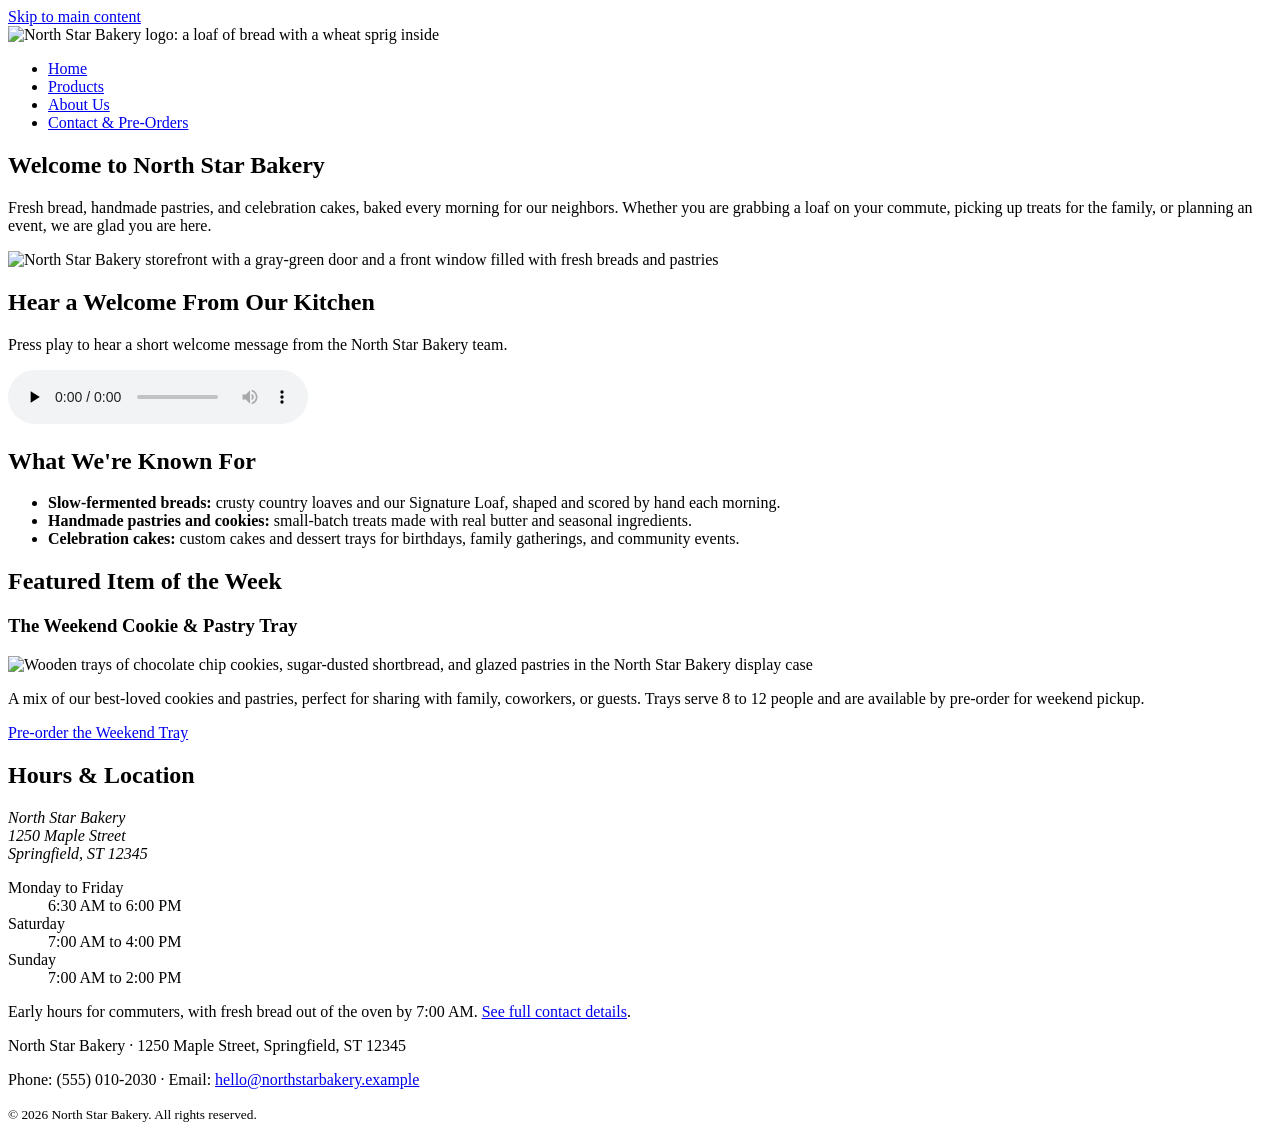
==== index.html @ 826b18a5 "commit" ====
<!DOCTYPE html>
<html lang="en">
<head>
  <meta charset="UTF-8">
  <meta name="viewport" content="width=device-width, initial-scale=1.0">
  <meta name="description" content="North Star Bakery is a neighborhood bakery serving handmade breads, pastries, and cakes. Pre-order for pickup or send us an inquiry.">
  <title>North Star Bakery | Handmade Breads, Pastries &amp; Cakes</title>
</head>
<body>
  <a href="#main-content">Skip to main content</a>

  <header>
    <img src="images/bakery-logo.png" alt="North Star Bakery logo: a loaf of bread with a wheat sprig inside" width="220" height="188">
    <nav aria-label="Main navigation">
      <ul>
        <li><a href="index.html" aria-current="page">Home</a></li>
        <li><a href="products.html">Products</a></li>
        <li><a href="about.html">About Us</a></li>
        <li><a href="contact.html">Contact &amp; Pre-Orders</a></li>
      </ul>
    </nav>
  </header>

  <main id="main-content">
    <section aria-labelledby="welcome-heading">
      <h1 id="welcome-heading">Welcome to North Star Bakery</h1>
      <p>Fresh bread, handmade pastries, and celebration cakes, baked every morning for our neighbors. Whether you are grabbing a loaf on your commute, picking up treats for the family, or planning an event, we are glad you are here.</p>
      <img src="images/bakery-storefront.jpg" alt="North Star Bakery storefront with a gray-green door and a front window filled with fresh breads and pastries" width="600" height="358">
    </section>

    <section aria-labelledby="audio-heading">
      <h2 id="audio-heading">Hear a Welcome From Our Kitchen</h2>
      <p>Press play to hear a short welcome message from the North Star Bakery team.</p>
      <audio controls preload="none">
        <source src="media/bakery-welcome.mp3" type="audio/mpeg">
        <p>Your browser does not support the audio element. This is a short audio welcome message from the North Star Bakery team. You can <a href="media/bakery-welcome.mp3">download the welcome message as an MP3</a> to listen to it.</p>
      </audio>
    </section>

    <section aria-labelledby="known-for-heading">
      <h2 id="known-for-heading">What We're Known For</h2>
      <ul>
        <li><strong>Slow-fermented breads:</strong> crusty country loaves and our Signature Loaf, shaped and scored by hand each morning.</li>
        <li><strong>Handmade pastries and cookies:</strong> small-batch treats made with real butter and seasonal ingredients.</li>
        <li><strong>Celebration cakes:</strong> custom cakes and dessert trays for birthdays, family gatherings, and community events.</li>
      </ul>
    </section>

    <section aria-labelledby="featured-heading">
      <h2 id="featured-heading">Featured Item of the Week</h2>
      <h3>The Weekend Cookie &amp; Pastry Tray</h3>
      <picture>
        <source media="(min-width: 800px)" srcset="images/bakery-feature-large.jpg">
        <img src="images/bakery-feature-small.jpg" alt="Wooden trays of chocolate chip cookies, sugar-dusted shortbread, and glazed pastries in the North Star Bakery display case" width="600">
      </picture>
      <p>A mix of our best-loved cookies and pastries, perfect for sharing with family, coworkers, or guests. Trays serve 8 to 12 people and are available by pre-order for weekend pickup.</p>
      <p><a href="contact.html">Pre-order the Weekend Tray</a></p>
    </section>

    <section aria-labelledby="visit-heading">
      <h2 id="visit-heading">Hours &amp; Location</h2>
      <address>
        North Star Bakery<br>
        1250 Maple Street<br>
        Springfield, ST 12345
      </address>
      <dl>
        <dt>Monday to Friday</dt>
        <dd>6:30 AM to 6:00 PM</dd>
        <dt>Saturday</dt>
        <dd>7:00 AM to 4:00 PM</dd>
        <dt>Sunday</dt>
        <dd>7:00 AM to 2:00 PM</dd>
      </dl>
      <p>Early hours for commuters, with fresh bread out of the oven by 7:00 AM. <a href="contact.html">See full contact details</a>.</p>
    </section>
  </main>

  <footer>
    <p>North Star Bakery &middot; 1250 Maple Street, Springfield, ST 12345</p>
    <p>Phone: (555) 010-2030 &middot; Email: <a href="mailto:hello@northstarbakery.example">hello@northstarbakery.example</a></p>
    <p><small>&copy; 2026 North Star Bakery. All rights reserved.</small></p>
  </footer>
</body>
</html>
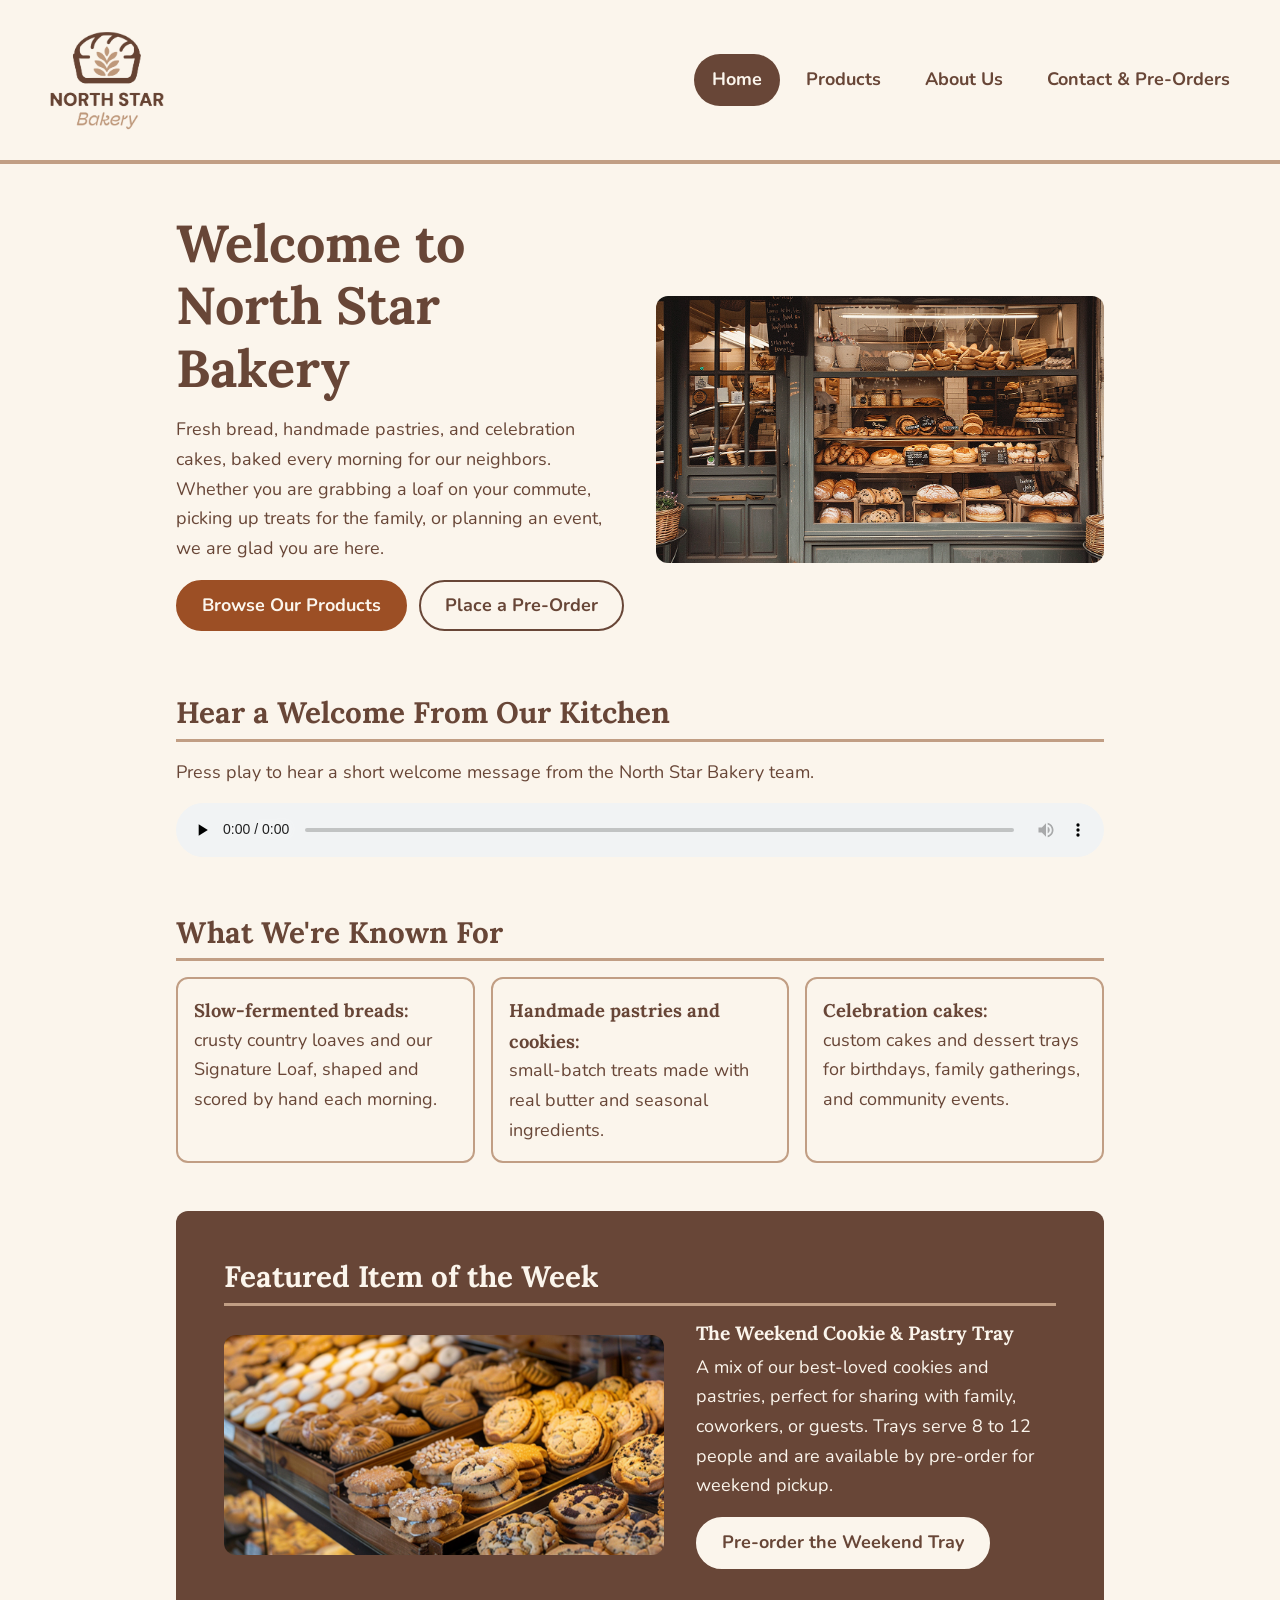
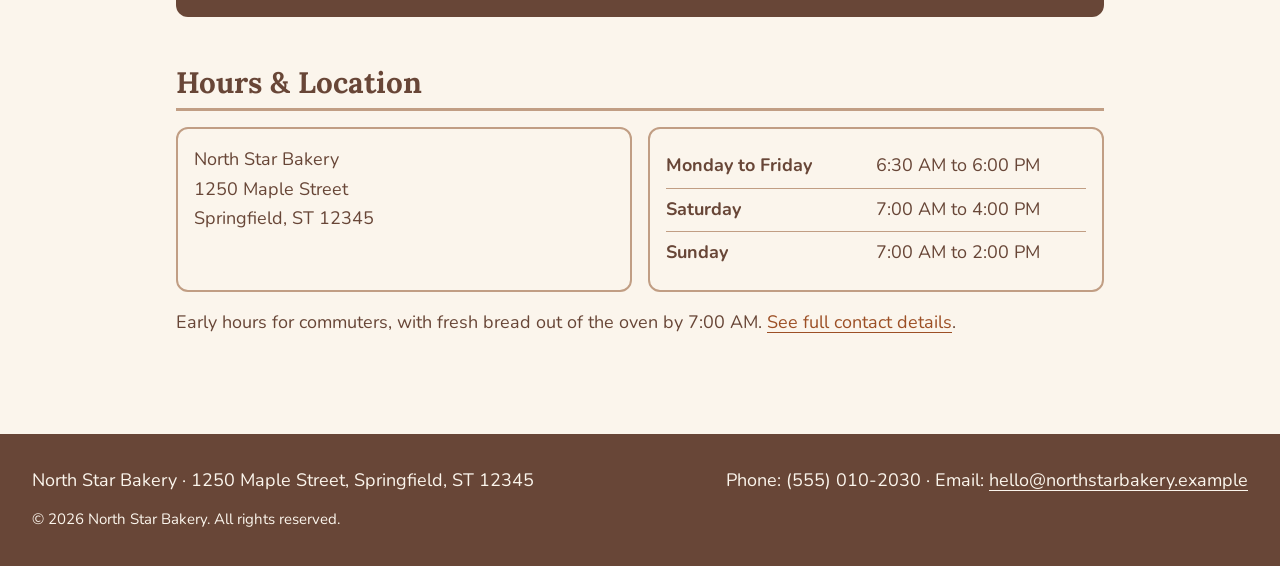
==== commit 4b6c31fc: "commit changes for touchstone 3" ====
--- a/index.html
+++ b/index.html
@@ -5,12 +5,16 @@
   <meta name="viewport" content="width=device-width, initial-scale=1.0">
   <meta name="description" content="North Star Bakery is a neighborhood bakery serving handmade breads, pastries, and cakes. Pre-order for pickup or send us an inquiry.">
   <title>North Star Bakery | Handmade Breads, Pastries &amp; Cakes</title>
+  <link rel="preconnect" href="https://fonts.googleapis.com">
+  <link rel="preconnect" href="https://fonts.gstatic.com" crossorigin>
+  <link rel="stylesheet" href="https://fonts.googleapis.com/css2?family=Lora:wght@600;700&family=Nunito:wght@400;700&display=swap">
+  <link rel="stylesheet" href="styles.css">
 </head>
 <body>
-  <a href="#main-content">Skip to main content</a>
+  <a class="skip-link" href="#main-content">Skip to main content</a>
 
   <header>
-    <img src="images/bakery-logo.png" alt="North Star Bakery logo: a loaf of bread with a wheat sprig inside" width="220" height="188">
+    <img src="bakery-logo_c.png" alt="North Star Bakery logo: a loaf of bread with a wheat sprig inside" width="220" height="188">
     <nav aria-label="Main navigation">
       <ul>
         <li><a href="index.html" aria-current="page">Home</a></li>
@@ -22,56 +26,68 @@
   </header>
 
   <main id="main-content">
-    <section aria-labelledby="welcome-heading">
-      <h1 id="welcome-heading">Welcome to North Star Bakery</h1>
-      <p>Fresh bread, handmade pastries, and celebration cakes, baked every morning for our neighbors. Whether you are grabbing a loaf on your commute, picking up treats for the family, or planning an event, we are glad you are here.</p>
-      <img src="images/bakery-storefront.jpg" alt="North Star Bakery storefront with a gray-green door and a front window filled with fresh breads and pastries" width="600" height="358">
+    <section class="split" aria-labelledby="welcome-heading">
+      <div>
+        <h1 id="welcome-heading">Welcome to North Star Bakery</h1>
+        <p>Fresh bread, handmade pastries, and celebration cakes, baked every morning for our neighbors. Whether you are grabbing a loaf on your commute, picking up treats for the family, or planning an event, we are glad you are here.</p>
+        <p class="button-row">
+          <a class="button" href="products.html">Browse Our Products</a>
+          <a class="button button-outline" href="contact.html">Place a Pre-Order</a>
+        </p>
+      </div>
+      <img src="bakery-storefront_c.png" alt="North Star Bakery storefront with a gray-green door and a front window filled with fresh breads and pastries" width="600" height="358">
     </section>
 
-    <section aria-labelledby="audio-heading">
+    <section class="welcome-audio" aria-labelledby="audio-heading">
       <h2 id="audio-heading">Hear a Welcome From Our Kitchen</h2>
       <p>Press play to hear a short welcome message from the North Star Bakery team.</p>
       <audio controls preload="none">
-        <source src="media/bakery-welcome.mp3" type="audio/mpeg">
-        <p>Your browser does not support the audio element. This is a short audio welcome message from the North Star Bakery team. You can <a href="media/bakery-welcome.mp3">download the welcome message as an MP3</a> to listen to it.</p>
+        <source src="bakery-welcome_c.mp3" type="audio/mpeg">
+        <p>Your browser does not support the audio element. This is a short audio welcome message from the North Star Bakery team. You can <a href="bakery-welcome_c.mp3">download the welcome message as an MP3</a> to listen to it.</p>
       </audio>
     </section>
 
     <section aria-labelledby="known-for-heading">
       <h2 id="known-for-heading">What We're Known For</h2>
-      <ul>
+      <ul class="feature-list">
         <li><strong>Slow-fermented breads:</strong> crusty country loaves and our Signature Loaf, shaped and scored by hand each morning.</li>
         <li><strong>Handmade pastries and cookies:</strong> small-batch treats made with real butter and seasonal ingredients.</li>
         <li><strong>Celebration cakes:</strong> custom cakes and dessert trays for birthdays, family gatherings, and community events.</li>
       </ul>
     </section>
 
-    <section aria-labelledby="featured-heading">
+    <section class="featured" aria-labelledby="featured-heading">
       <h2 id="featured-heading">Featured Item of the Week</h2>
-      <h3>The Weekend Cookie &amp; Pastry Tray</h3>
-      <picture>
-        <source media="(min-width: 800px)" srcset="images/bakery-feature-large.jpg">
-        <img src="images/bakery-feature-small.jpg" alt="Wooden trays of chocolate chip cookies, sugar-dusted shortbread, and glazed pastries in the North Star Bakery display case" width="600">
-      </picture>
-      <p>A mix of our best-loved cookies and pastries, perfect for sharing with family, coworkers, or guests. Trays serve 8 to 12 people and are available by pre-order for weekend pickup.</p>
-      <p><a href="contact.html">Pre-order the Weekend Tray</a></p>
+      <div class="featured-body">
+        <picture>
+          <source media="(min-width: 800px)" srcset="bakery-feature-large_c.png">
+          <img src="bakery-feature-small_c.png" alt="Wooden trays of chocolate chip cookies, sugar-dusted shortbread, and glazed pastries in the North Star Bakery display case" width="600">
+        </picture>
+        <div class="featured-text">
+          <h3>The Weekend Cookie &amp; Pastry Tray</h3>
+          <p>A mix of our best-loved cookies and pastries, perfect for sharing with family, coworkers, or guests. Trays serve 8 to 12 people and are available by pre-order for weekend pickup.</p>
+          <p><a class="button" href="contact.html">Pre-order the Weekend Tray</a></p>
+        </div>
+      </div>
     </section>
 
     <section aria-labelledby="visit-heading">
       <h2 id="visit-heading">Hours &amp; Location</h2>
-      <address>
-        North Star Bakery<br>
-        1250 Maple Street<br>
-        Springfield, ST 12345
-      </address>
-      <dl>
-        <dt>Monday to Friday</dt>
-        <dd>6:30 AM to 6:00 PM</dd>
-        <dt>Saturday</dt>
-        <dd>7:00 AM to 4:00 PM</dd>
-        <dt>Sunday</dt>
-        <dd>7:00 AM to 2:00 PM</dd>
-      </dl>
+      <div class="visit-details">
+        <address>
+          North Star Bakery<br>
+          1250 Maple Street<br>
+          Springfield, ST 12345
+        </address>
+        <dl>
+          <dt>Monday to Friday</dt>
+          <dd>6:30 AM to 6:00 PM</dd>
+          <dt>Saturday</dt>
+          <dd>7:00 AM to 4:00 PM</dd>
+          <dt>Sunday</dt>
+          <dd>7:00 AM to 2:00 PM</dd>
+        </dl>
+      </div>
       <p>Early hours for commuters, with fresh bread out of the oven by 7:00 AM. <a href="contact.html">See full contact details</a>.</p>
     </section>
   </main>
@@ -82,4 +98,4 @@
     <p><small>&copy; 2026 North Star Bakery. All rights reserved.</small></p>
   </footer>
 </body>
-</html>+</html>
--- a/styles.css
+++ b/styles.css
@@ -0,0 +1,735 @@
+/* ==========================================================================
+   North Star Bakery - styles.css
+   Touchstone 3: visual design system + responsive layout
+   Approach: mobile-first. Base styles are for phones; media queries at the
+   bottom add the larger-screen layouts.
+   ========================================================================== */
+
+/* --------------------------------------------------------------------------
+   1. Design tokens
+   4 colors, 2 font families, and a small spacing scale
+   -------------------------------------------------------------------------- */
+:root {
+  /* Colors (4) */
+  --cream: #fbf5ec;   /* page background, text on dark areas */
+  --brown: #684637;   /* body text, headings, header/footer (from the logo) */
+  --tan: #c19e84;     /* borders and dividers only (from the logo's wheat) */
+  --crust: #9c4f25;   /* links and call-to-action buttons */
+
+  /* Fonts (2) */
+  --font-heading: "Lora", Georgia, "Times New Roman", serif;
+  --font-body: "Nunito", system-ui, -apple-system, "Segoe UI", Arial, sans-serif;
+
+  /* Spacing scale */
+  --space-s: 0.5rem;
+  --space-m: 1rem;
+  --space-l: 2rem;
+  --space-xl: 3rem;
+
+  --radius: 12px;
+}
+
+/* --------------------------------------------------------------------------
+   2. Base / reset
+   -------------------------------------------------------------------------- */
+*,
+*::before,
+*::after {
+  box-sizing: border-box;
+}
+
+body {
+  margin: 0;
+  min-height: 100vh;
+  display: flex;               /* Flexbox: keeps the footer at the bottom */
+  flex-direction: column;
+  background: var(--cream);
+  color: var(--brown);
+  font-family: var(--font-body);
+  font-size: 1.0625rem;        /* about 17px for easy reading */
+  line-height: 1.65;
+}
+
+img,
+video {
+  display: block;
+  max-width: 100%;
+  height: auto;
+  border-radius: var(--radius);
+}
+
+video,
+audio {
+  width: 100%;
+}
+
+/* --------------------------------------------------------------------------
+   3. Typography and links
+   -------------------------------------------------------------------------- */
+h1,
+h2,
+h3 {
+  font-family: var(--font-heading);
+  font-weight: 700;
+  line-height: 1.2;
+  color: var(--brown);
+}
+
+h1 {
+  margin: 0 0 var(--space-m);
+  font-size: 2.125rem;
+}
+
+h2 {
+  margin: 0 0 var(--space-m);
+  padding-bottom: var(--space-s);
+  border-bottom: 3px solid var(--tan);
+  font-size: 1.6rem;
+}
+
+h3 {
+  margin: 0 0 var(--space-s);
+  font-size: 1.2rem;
+}
+
+p {
+  margin: 0 0 var(--space-m);
+}
+
+a {
+  color: var(--crust);
+  text-decoration: underline;
+  text-underline-offset: 0.2em;
+}
+
+a:hover {
+  color: var(--brown);
+  text-decoration-thickness: 3px;
+}
+
+/* Visible keyboard focus on everything interactive */
+a:focus-visible,
+button:focus-visible,
+input:focus-visible,
+select:focus-visible,
+textarea:focus-visible,
+video:focus-visible,
+audio:focus-visible {
+  outline: 3px solid var(--crust);
+  outline-offset: 3px;
+}
+
+/* Skip link: hidden until it receives keyboard focus */
+.skip-link {
+  position: absolute;
+  top: -4rem;
+  left: var(--space-s);
+  z-index: 10;
+  padding: 0.75rem 1rem;
+  border-radius: 0 0 8px 8px;
+  background: var(--brown);
+  color: var(--cream);
+}
+
+.skip-link:focus {
+  top: 0;
+}
+
+/* --------------------------------------------------------------------------
+   4. Header and navigation (Flexbox)
+   -------------------------------------------------------------------------- */
+body > header {
+  display: flex;
+  flex-direction: column;
+  align-items: center;
+  gap: var(--space-m);
+  padding: var(--space-m);
+  background: var(--cream);
+  border-bottom: 4px solid var(--tan);
+}
+
+/* The logo file has a white background, so multiply blends it into the cream */
+body > header img {
+  width: 120px;
+  height: auto;
+  border-radius: 0;
+  mix-blend-mode: multiply;
+}
+
+nav ul {
+  display: flex;
+  flex-wrap: wrap;
+  justify-content: center;
+  gap: var(--space-s);
+  margin: 0;
+  padding: 0;
+  list-style: none;
+}
+
+nav a {
+  display: block;
+  padding: 0.6rem 1rem;
+  border: 2px solid transparent;
+  border-radius: 999px;
+  color: var(--brown);
+  font-weight: 700;
+  text-decoration: none;
+}
+
+nav a:hover {
+  border-color: var(--tan);
+  color: var(--brown);
+}
+
+/* The page you are on */
+nav a[aria-current="page"] {
+  background: var(--brown);
+  color: var(--cream);
+}
+
+/* --------------------------------------------------------------------------
+   5. Main content area
+   -------------------------------------------------------------------------- */
+main {
+  flex: 1;                     /* fills the space between header and footer */
+  width: 100%;
+  max-width: 62rem;
+  margin: 0 auto;
+  padding: var(--space-l) var(--space-m);
+}
+
+main > section,
+main > div {
+  margin-bottom: var(--space-xl);
+}
+
+/* --------------------------------------------------------------------------
+   6. Reusable components
+   -------------------------------------------------------------------------- */
+
+/* Buttons (links and form button) */
+.button {
+  display: inline-block;
+  padding: 0.75rem 1.5rem;
+  border: 2px solid var(--crust);
+  border-radius: 999px;
+  background: var(--crust);
+  color: var(--cream);
+  font: inherit;
+  font-weight: 700;
+  line-height: 1.3;
+  text-decoration: none;
+  cursor: pointer;
+}
+
+.button:hover {
+  border-color: var(--brown);
+  background: var(--brown);
+  color: var(--cream);
+}
+
+.button-outline {
+  background: transparent;
+  border-color: var(--brown);
+  color: var(--brown);
+}
+
+.button-row {
+  display: flex;
+  flex-wrap: wrap;
+  gap: 0.75rem;
+}
+
+/* Two-part section: text next to an image on wide screens */
+.split {
+  display: flex;
+  flex-direction: column;
+  gap: var(--space-l);
+}
+
+.split > img {
+  width: 100%;
+}
+
+/* Bordered boxes */
+.feature-list {
+  display: flex;
+  flex-direction: column;
+  gap: var(--space-m);
+  margin: 0;
+  padding: 0;
+  list-style: none;
+}
+
+.feature-list li,
+.card-section > article,
+address,
+dl {
+  padding: var(--space-m);
+  border: 2px solid var(--tan);
+  border-radius: var(--radius);
+}
+
+.feature-list strong {
+  display: block;
+  font-family: var(--font-heading);
+  font-size: 1.15rem;
+}
+
+/* Sections that hold a heading followed by several cards */
+.card-section {
+  display: flex;
+  flex-wrap: wrap;
+  gap: var(--space-m);
+}
+
+.card-section > h2,
+.card-section > p {
+  flex: 1 1 100%;
+  margin: 0;
+}
+
+.card-section > article {
+  flex: 1 1 15rem;
+}
+
+.card-section h3 {
+  margin-top: 0;
+}
+
+.card-section article p {
+  margin-bottom: 0;
+}
+
+.price {
+  color: var(--crust);
+  font-weight: 700;
+}
+
+/* --------------------------------------------------------------------------
+   7. Page-specific sections
+   -------------------------------------------------------------------------- */
+
+/* Home: featured item on a dark band */
+.featured {
+  padding: var(--space-l) var(--space-m);
+  border-radius: var(--radius);
+  background: var(--brown);
+  color: var(--cream);
+}
+
+.featured h2,
+.featured h3 {
+  color: var(--cream);
+}
+
+.featured h2 {
+  border-bottom-color: var(--tan);
+}
+
+.featured .button {
+  border-color: var(--cream);
+  background: var(--cream);
+  color: var(--brown);
+}
+
+.featured .button:hover {
+  background: transparent;
+  color: var(--cream);
+}
+
+.featured a:focus-visible {
+  outline-color: var(--cream);
+}
+
+.featured-body {
+  display: flex;
+  flex-direction: column;
+  gap: var(--space-m);
+}
+
+.featured-text p:last-child {
+  margin-bottom: 0;
+}
+
+/* Home: hours and address */
+.visit-details {
+  display: flex;
+  flex-direction: column;
+  gap: var(--space-m);
+  margin-bottom: var(--space-m);
+}
+
+address {
+  margin: 0;
+  font-style: normal;
+}
+
+address + p {
+  margin-top: var(--space-m);
+}
+
+dl {
+  display: flex;
+  flex-wrap: wrap;
+  margin: 0;
+}
+
+dt,
+dd {
+  flex: 1 1 50%;
+  margin: 0;
+  padding: 0.4rem 0;
+  border-bottom: 1px solid var(--tan);
+}
+
+dt {
+  font-weight: 700;
+}
+
+dt:last-of-type,
+dd:last-of-type {
+  border-bottom: 0;
+}
+
+/* Products: signature loaf figure */
+figure {
+  display: flex;
+  flex-direction: column;
+  gap: var(--space-s);
+  max-width: 28rem;
+  margin: 0;
+}
+
+figcaption {
+  padding-left: var(--space-m);
+  border-left: 4px solid var(--tan);
+  font-family: var(--font-heading);
+  font-size: 1.05rem;
+  font-style: italic;
+}
+
+.signature-body {
+  display: flex;
+  flex-direction: column;
+  gap: var(--space-m);
+}
+
+.signature-body p {
+  margin: 0;
+}
+
+/* Products: numbered "How to Pre-Order" steps */
+.steps {
+  display: flex;
+  flex-direction: column;
+  gap: var(--space-m);
+  margin: 0;
+  padding: 0;
+  list-style: none;
+  counter-reset: step;
+}
+
+.steps li {
+  position: relative;
+  padding: var(--space-m) var(--space-m) var(--space-m) 4rem;
+  border: 2px solid var(--tan);
+  border-radius: var(--radius);
+  counter-increment: step;
+}
+
+.steps li::before {
+  content: counter(step);
+  position: absolute;
+  top: var(--space-m);
+  left: var(--space-m);
+  display: flex;
+  align-items: center;
+  justify-content: center;
+  width: 2.25rem;
+  height: 2.25rem;
+  border-radius: 50%;
+  background: var(--brown);
+  color: var(--cream);
+  font-weight: 700;
+}
+
+/* Contact: layout wrappers */
+.contact-columns,
+.contact-info {
+  display: flex;
+  flex-direction: column;
+  gap: var(--space-l);
+}
+
+.contact-info > section {
+  margin: 0;
+}
+
+/* --------------------------------------------------------------------------
+   8. Forms
+   -------------------------------------------------------------------------- */
+fieldset {
+  min-width: 0;
+  margin: 0 0 var(--space-m);
+  padding: var(--space-m);
+  border: 2px solid var(--tan);
+  border-radius: var(--radius);
+}
+
+legend {
+  padding: 0 var(--space-s);
+  font-family: var(--font-heading);
+  font-size: 1.2rem;
+  font-weight: 700;
+}
+
+fieldset p {
+  margin: 0 0 var(--space-m);
+}
+
+fieldset p:last-child {
+  margin-bottom: 0;
+}
+
+label {
+  display: block;
+  margin-bottom: 0.25rem;
+  font-weight: 700;
+}
+
+input,
+select,
+textarea {
+  display: block;
+  width: 100%;
+  min-height: 2.75rem;         /* comfortable tap target on phones */
+  padding: 0.65rem 0.75rem;
+  border: 2px solid var(--brown);
+  border-radius: 8px;
+  background: var(--cream);
+  color: var(--brown);
+  font: inherit;
+}
+
+input:user-invalid,
+select:user-invalid,
+textarea:user-invalid {
+  border-color: var(--crust);
+  border-style: dashed;
+}
+
+::placeholder {
+  color: var(--brown);
+  font-style: italic;
+  opacity: 1;
+}
+
+.hint {
+  display: block;
+  margin-top: 0.25rem;
+  font-size: 0.9rem;
+}
+
+/* --------------------------------------------------------------------------
+   9. Hours table
+   -------------------------------------------------------------------------- */
+table {
+  width: 100%;
+  border-collapse: collapse;
+}
+
+caption {
+  padding-bottom: var(--space-s);
+  font-family: var(--font-heading);
+  font-size: 1.1rem;
+  font-weight: 700;
+  text-align: left;
+}
+
+th,
+td {
+  padding: 0.6rem 0.5rem;
+  border-bottom: 1px solid var(--tan);
+  text-align: left;
+}
+
+/* --------------------------------------------------------------------------
+   10. Footer (Flexbox)
+   -------------------------------------------------------------------------- */
+body > footer {
+  display: flex;
+  flex-direction: column;
+  gap: var(--space-s);
+  padding: var(--space-l) var(--space-m);
+  background: var(--brown);
+  color: var(--cream);
+  text-align: center;
+}
+
+body > footer p {
+  margin: 0;
+}
+
+body > footer a {
+  color: var(--cream);
+}
+
+body > footer a:hover {
+  color: var(--cream);
+  text-decoration-thickness: 3px;
+}
+
+body > footer a:focus-visible {
+  outline-color: var(--cream);
+}
+
+/* ==========================================================================
+   MEDIA QUERY 1: tablets and up (800px)
+   This matches the 800px breakpoint used by the <picture> element in
+   index.html, so the wide featured image and the two-column layouts switch
+   on together.
+   ========================================================================== */
+@media (min-width: 50em) {
+  h1 {
+    font-size: 2.75rem;
+  }
+
+  h2 {
+    font-size: 1.85rem;
+  }
+
+  /* Header: logo on the left, navigation on the right */
+  body > header {
+    flex-direction: row;
+    justify-content: space-between;
+    padding: var(--space-m) var(--space-l);
+  }
+
+  body > header img {
+    width: 150px;
+  }
+
+  nav ul {
+    justify-content: flex-end;
+  }
+
+  main {
+    padding: var(--space-xl) var(--space-l);
+  }
+
+  /* Text and image side by side */
+  .split {
+    flex-direction: row;
+    align-items: center;
+  }
+
+  .split > div,
+  .split > img {
+    flex: 1 1 0;
+    min-width: 0;
+  }
+
+  /* Featured item: image on the left, text on the right */
+  .featured {
+    padding: var(--space-xl);
+  }
+
+  .featured-body {
+    flex-direction: row;
+    align-items: center;
+    gap: var(--space-l);
+  }
+
+  .featured-body picture {
+    flex: 1 1 55%;
+  }
+
+  .featured-body picture img {
+    width: 100%;
+  }
+
+  .featured-text {
+    flex: 1 1 45%;
+  }
+
+  /* Three "known for" boxes in one row */
+  .feature-list {
+    flex-flow: row wrap;
+  }
+
+  .feature-list li {
+    flex: 1 1 14rem;
+  }
+
+  /* Address and hours side by side */
+  .visit-details {
+    flex-direction: row;
+  }
+
+  .visit-details > * {
+    flex: 1 1 0;
+  }
+
+  /* Signature loaf: photo beside its description */
+  .signature-body {
+    flex-direction: row;
+    align-items: center;
+    gap: var(--space-l);
+  }
+
+  .signature-body > * {
+    flex: 1 1 0;
+  }
+
+  /* Pre-order steps in one row */
+  .steps {
+    flex-direction: row;
+  }
+
+  .steps li {
+    flex: 1 1 0;
+  }
+
+  /* Contact: form on the left, location and hours on the right */
+  .contact-columns {
+    flex-direction: row;
+    align-items: flex-start;
+  }
+
+  .contact-form {
+    flex: 3 1 0;
+    min-width: 0;
+  }
+
+  .contact-info {
+    flex: 2 1 0;
+    min-width: 0;
+  }
+
+  /* Footer: details spread across one row */
+  body > footer {
+    flex-direction: row;
+    flex-wrap: wrap;
+    justify-content: space-between;
+    padding: var(--space-l);
+    text-align: left;
+  }
+}
+
+/* ==========================================================================
+   MEDIA QUERY 2: large desktops (1024px)
+   ========================================================================== */
+@media (min-width: 64em) {
+  body {
+    font-size: 1.125rem;
+  }
+
+  h1 {
+    font-size: 3.25rem;
+  }
+
+  .card-section > article {
+    flex-basis: 18rem;
+  }
+}
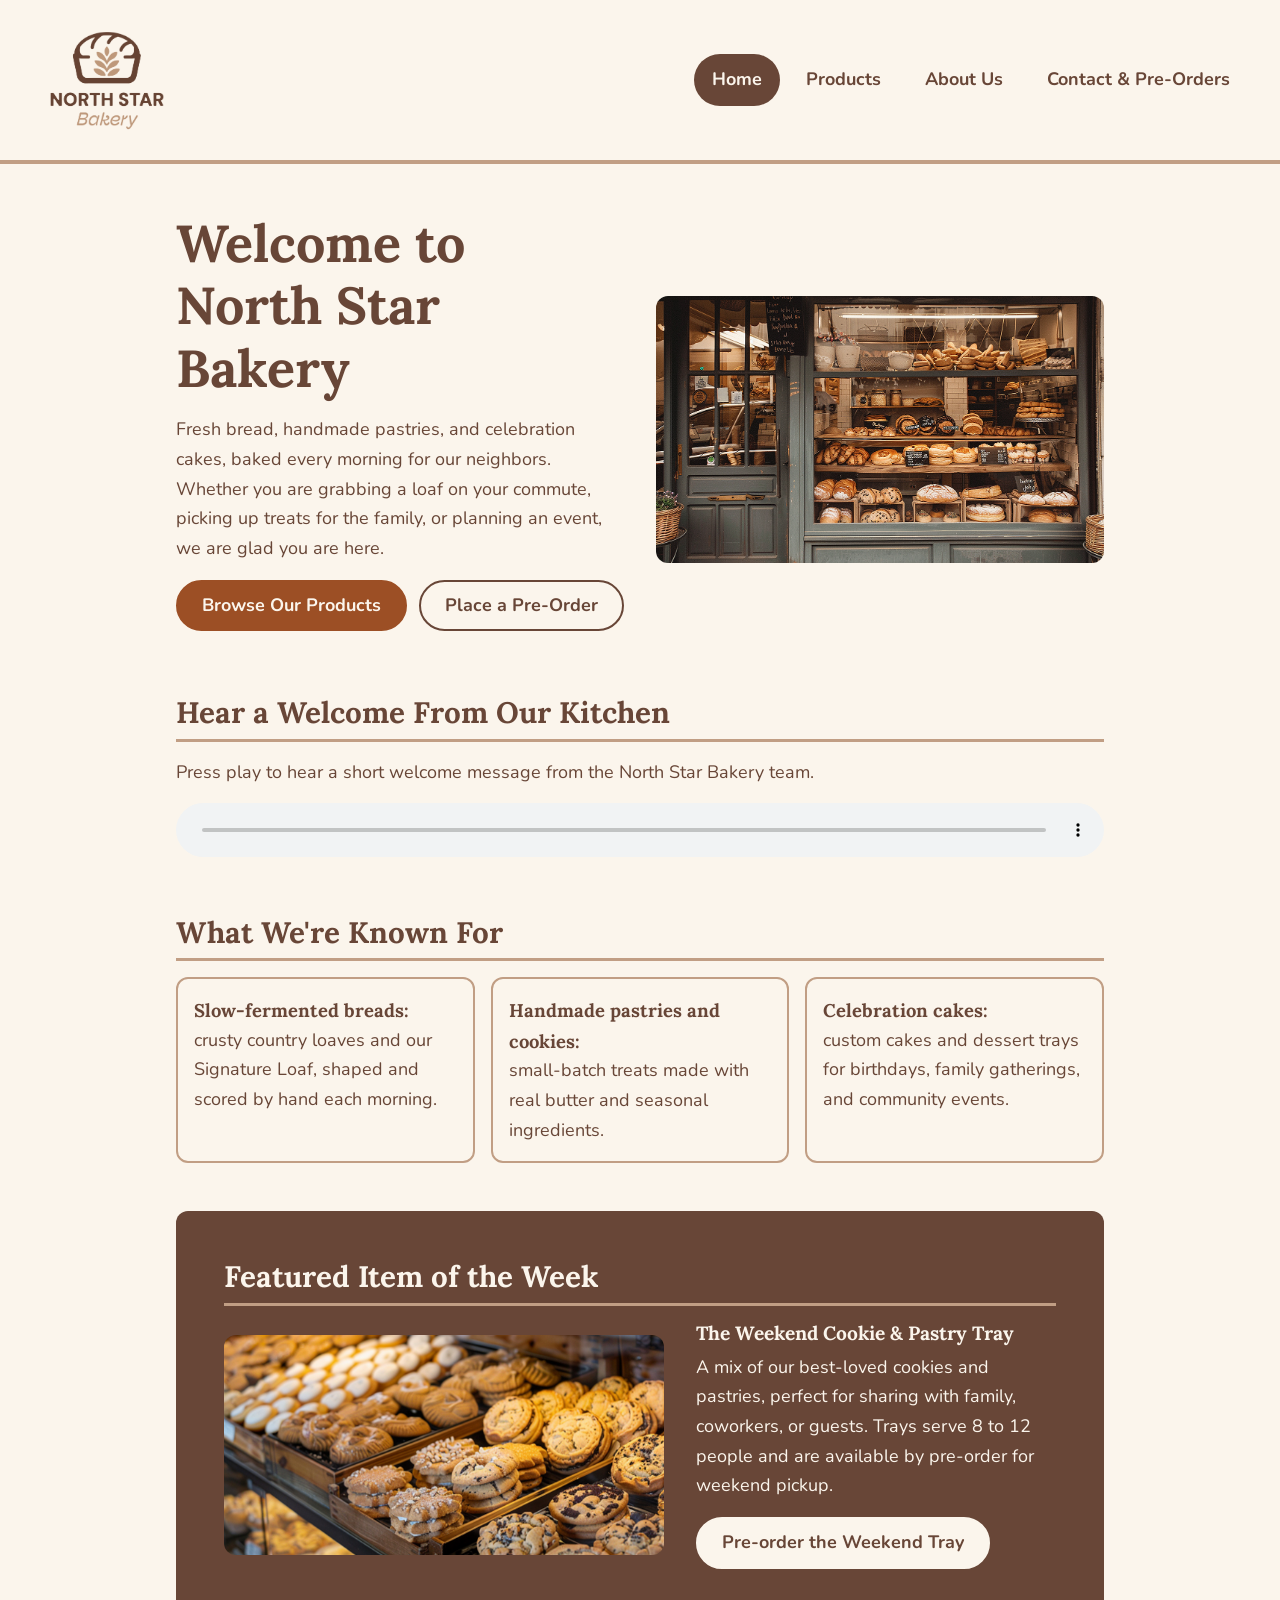
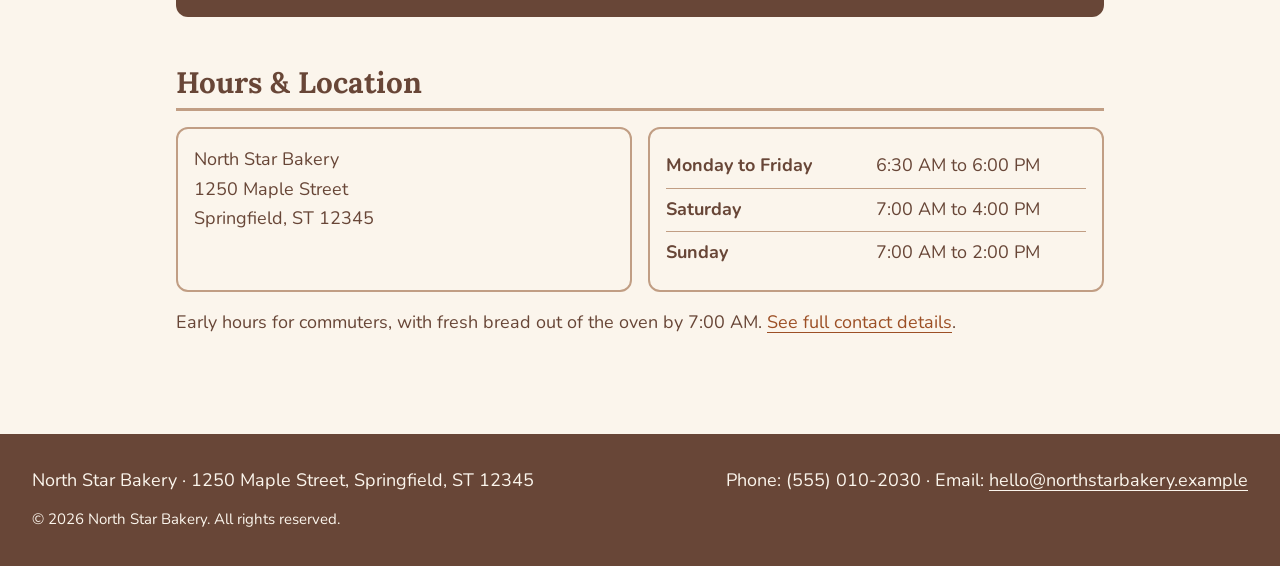
==== commit 57ca8fe7: "javascript update" ====
--- a/index.html
+++ b/index.html
@@ -9,6 +9,7 @@
   <link rel="preconnect" href="https://fonts.gstatic.com" crossorigin>
   <link rel="stylesheet" href="https://fonts.googleapis.com/css2?family=Lora:wght@600;700&family=Nunito:wght@400;700&display=swap">
   <link rel="stylesheet" href="styles.css">
+  <script src="script.js" defer></script>
 </head>
 <body>
   <a class="skip-link" href="#main-content">Skip to main content</a>
--- a/styles.css
+++ b/styles.css
@@ -36,6 +36,11 @@
 *::before,
 *::after {
   box-sizing: border-box;
+}
+
+/* The hidden attribute must always win, even over display rules below */
+[hidden] {
+  display: none !important;
 }
 
 body {
@@ -584,6 +589,153 @@
   outline-color: var(--cream);
 }
 
+/* --------------------------------------------------------------------------
+   11. Interactive features (Touchstone 4)
+   Styles for the pre-order list, form error messages, and status messages
+   that script.js adds to the page.
+   -------------------------------------------------------------------------- */
+
+/* Smaller button used inside product cards */
+.button-small {
+  padding: 0.45rem 1.1rem;
+  font-size: 0.95rem;
+}
+
+/* Cards are columns so every "Add to my list" button lines up at the bottom */
+.card-section > article {
+  display: flex;
+  flex-direction: column;
+}
+
+.card-section > article > p {
+  flex: 1 1 auto;
+}
+
+.card-section .add-to-list {
+  align-self: flex-start;
+  margin-top: var(--space-m);
+}
+
+/* Button in its "already on my list" state */
+.add-to-list.is-added {
+  border-color: var(--brown);
+  background: var(--brown);
+  color: var(--cream);
+}
+
+.add-to-list.is-added:hover {
+  background: transparent;
+  color: var(--brown);
+}
+
+/* My Pre-Order List panel */
+.preorder-list {
+  padding: var(--space-m);
+  border: 2px solid var(--tan);
+  border-radius: var(--radius);
+}
+
+.preorder-list > p:last-of-type {
+  margin-bottom: 0;
+}
+
+.list-items {
+  display: flex;
+  flex-direction: column;
+  margin: 0 0 var(--space-m);
+  padding: 0;
+  list-style: none;
+}
+
+.list-items:empty {
+  display: none;
+}
+
+.list-item {
+  display: flex;
+  flex-wrap: wrap;
+  align-items: center;
+  justify-content: space-between;
+  gap: var(--space-s) var(--space-m);
+  padding: var(--space-s) 0;
+  border-bottom: 1px solid var(--tan);
+}
+
+/* A button that looks like a link (used for "Remove") */
+.link-button {
+  padding: 0.5rem;
+  border: 0;
+  background: none;
+  color: var(--crust);
+  font: inherit;
+  font-weight: 700;
+  text-decoration: underline;
+  cursor: pointer;
+}
+
+.link-button:hover {
+  color: var(--brown);
+}
+
+/* Form validation messages */
+.error-message {
+  display: block;
+  margin-top: 0.35rem;
+  color: var(--crust);
+  font-size: 0.95rem;
+  font-weight: 700;
+}
+
+.error-message:empty {
+  display: none;
+}
+
+.error-message::before {
+  content: "Error: ";
+}
+
+input[aria-invalid="true"],
+select[aria-invalid="true"],
+textarea[aria-invalid="true"] {
+  border-color: var(--crust);
+  border-style: dashed;
+}
+
+/* Message box above the form (success, or a summary of problems) */
+.form-status {
+  margin-bottom: var(--space-m);
+  padding: var(--space-m);
+  border: 2px solid var(--brown);
+  border-radius: var(--radius);
+  background: var(--brown);
+  color: var(--cream);
+  font-weight: 700;
+}
+
+.form-status.is-error {
+  background: var(--cream);
+  border-color: var(--crust);
+  color: var(--crust);
+}
+
+/* "Remember me" checkbox */
+.checkbox {
+  display: flex;
+  align-items: center;
+  gap: var(--space-s);
+  margin: 0;
+  font-weight: 400;
+}
+
+input[type="checkbox"] {
+  flex: 0 0 1.5rem;
+  width: 1.5rem;
+  min-height: 0;
+  height: 1.5rem;
+  margin: 0;
+  accent-color: var(--brown);
+}
+
 /* ==========================================================================
    MEDIA QUERY 1: tablets and up (800px)
    This matches the 800px breakpoint used by the <picture> element in
